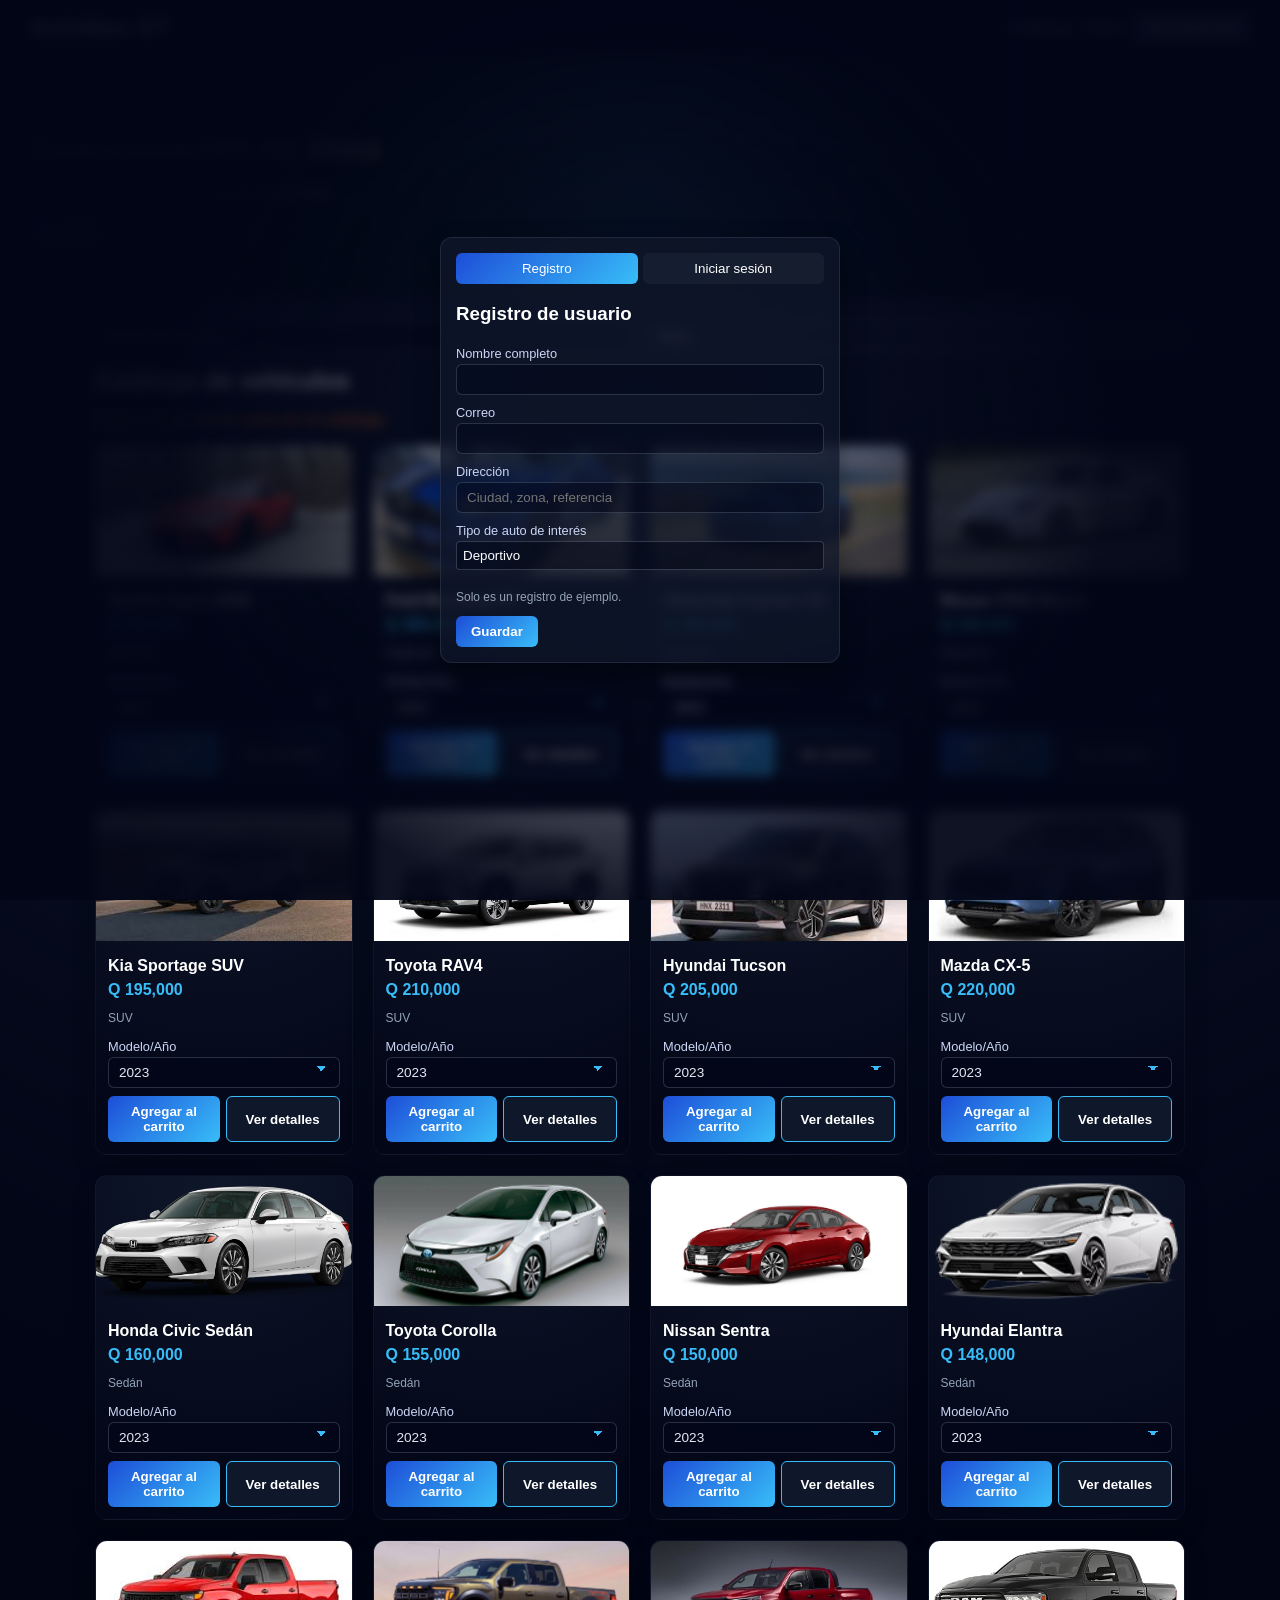
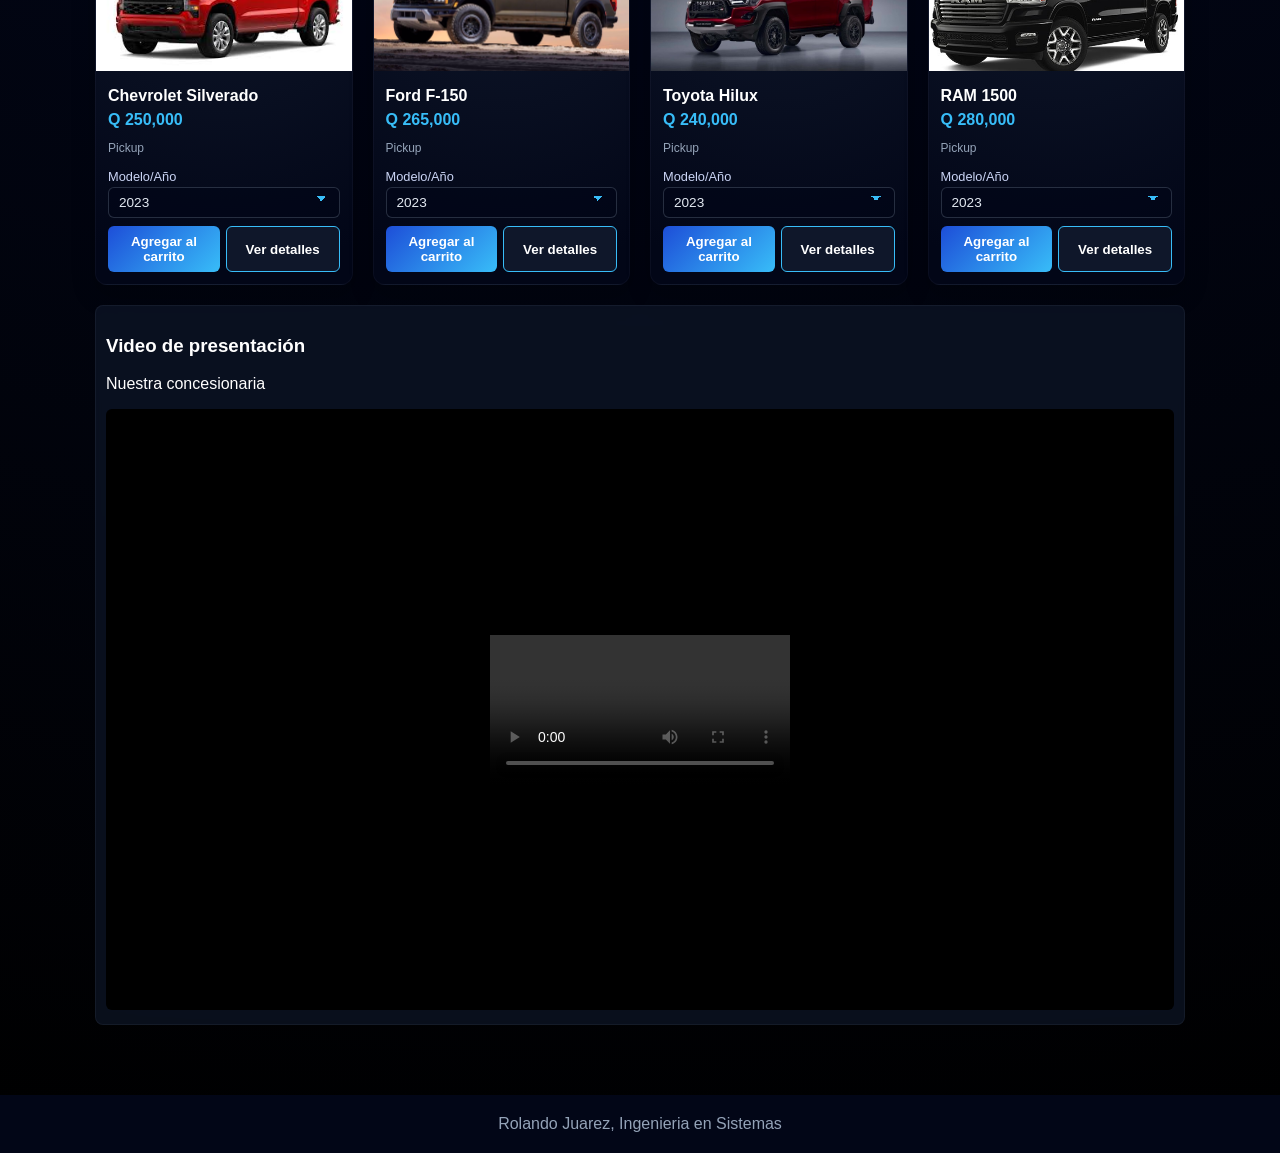
==== index.html @ 837252fa "Add files via upload" ====
<!DOCTYPE html>
<html lang="es">
<head>
    <meta charset="UTF-8">
    <title>AutoMax GT - Venta de carros</title>
    <meta name="viewport" content="width=device-width, initial-scale=1">
    <link rel="stylesheet" href="style.css">
</head>
<body>
<header>
    <h1>AutoMax GT</h1>
    <nav>
        <a href="#catalogo">Catálogo</a>
        <a href="#video">Video</a>
        <button id="btnVerCarrito" class="btn" disabled>Ver carrito (0)</button>
    </nav>
</header>

<section id="inicio" class="hero">
    <div class="hero-content">
        <h2>Concesionario en línea</h2>
        <p>Inicia sesión para ver y comprar vehículos.</p>
        <button class="btn" onclick="abrirOverlay()">Entrar</button>
    </div>
</section>

<div class="contenedor">

    <!-- FILTROS -->
    <div id="filtros" class="filtros">
        <input type="text" id="txtBuscar" placeholder="Buscar por nombre...">
        <select id="selTipo">
            <option value="todos">Todos</option>
            <option value="Deportivo">Deportivo</option>
            <option value="SUV">SUV</option>
            <option value="Sedán">Sedán</option>
            <option value="Pickup">Pickup</option>
        </select>
    </div>

    <!-- CATÁLOGO -->
    <h2 id="catalogo" class="section-title">Catálogo de vehículos</h2>
    <p id="avisoBloqueo" class="msg" style="display:none;">Debes iniciar sesión para ver el catálogo.</p>
    <div class="autos-grid" id="listaAutos">
        <!-- Se llena desde JS -->
    </div>

    <!-- VIDEO -->
    <div id="video" class="video-box">
        <h3>Video de presentación</h3>
        <p>Nuestra concesionaria</p>
        <iframe src="Video/Carros.mp4" allowfullscreen></iframe>
    </div>

</div>

<!-- OVERLAY LOGIN/REGISTRO -->
<div id="overlayAuth">
    <div class="auth-box">
        <div class="tabs">
            <button id="tabRegistro" class="tab active">Registro</button>
            <button id="tabLogin" class="tab">Iniciar sesión</button>
        </div>

        <form id="formRegistro" class="auth-form">
            <h3>Registro de usuario</h3>
            <label>Nombre completo</label>
            <input type="text" id="nombre" required>
            <label>Correo</label>
            <input type="email" id="correo" required>
            <label>Dirección</label>
            <input type="text" id="direccion" placeholder="Ciudad, zona, referencia">
            <label>Tipo de auto de interés</label>
            <select id="preferencia">
                <option>SUV</option>
                <option>Sedán</option>
                <option>Pickup</option>
                <option selected>Deportivo</option>
            </select>
            <p class="note">Solo es un registro de ejemplo.</p>
            <button class="btn" type="submit">Guardar</button>
            <small id="registroMsg" class="msg success"></small>
        </form>

        <form id="formLogin" class="auth-form hidden">
            <h3>Iniciar sesión</h3>
            <label for="user">Usuario</label>
            <input type="text" id="user" placeholder="alumnoy" required>
            <label for="pass">Contraseña</label>
            <input type="password" id="pass" placeholder="2025" required>
            <button class="btn" type="submit">Entrar</button>
            <small id="loginMsg" class="msg"></small>
            <p class="note">Usuario de prueba: <b>alumnoy</b> / <b>2025</b></p>
        </form>
    </div>
</div>

<!-- MODAL DEL CARRITO -->
<div id="modalCarrito">
    <div class="contenido">
        <h3>Detalle de la compra</h3>
        <div id="carritoContenido"></div>

        <h4>Forma de pago</h4>
        <label><input type="radio" name="pago" value="Tarjeta" checked> Tarjeta de crédito/débito</label><br>
        <label><input type="radio" name="pago" value="Transferencia"> Transferencia</label><br>
        <label><input type="radio" name="pago" value="Efectivo"> Efectivo al recibir</label>

        <div id="datosTarjeta" style="margin-top:10px;">
            <label>Número de tarjeta</label>
            <input type="text" id="numTarjeta" placeholder="0000 0000 0000 0000">
            <label>Fecha vencimiento</label>
            <input type="text" id="fechaTarjeta" placeholder="MM/AA">
            <label>CVV</label>
            <input type="text" id="cvvTarjeta" placeholder="123">
        </div>

        <h4 style="margin-top:10px;">¿Requiere factura?</h4>
        <label><input type="checkbox" id="chkFactura"> Sí, deseo factura</label>

        <h4 style="margin-top:10px;">Observaciones</h4>
        <textarea id="txtObs" placeholder="Ej: entregar por la mañana, llamar antes, etc."></textarea>

        <p class="total" id="totalCompra">Total: Q0.00</p>

        <button class="btn" onclick="finalizarCompra()">Finalizar compra</button>
        <button class="btn" onclick="vaciarCarrito()" style="background:#475569;margin-left:5px;">Vaciar carrito</button>
        <button class="btn btn-danger" onclick="cerrarCarrito()">Cerrar</button>

        <p id="mensajeFinal" class="msg success" style="margin-top:10px;"></p>
    </div>
</div>

<!-- MODAL DETALLES DEL VEHÍCULO -->
<div id="modalDetalles" style="display:none;">
    <div class="contenido-detalles">
        <h3 id="detNombre">Detalle del vehículo</h3>
        <div id="detGrid" class="det-grid">
            <!-- se llena desde JS -->
        </div>
        <button class="btn" onclick="cerrarDetalles()">Cerrar</button>
    </div>
</div>

<!-- TOAST -->
<div id="toast"></div>

<footer>
    Rolando Juarez, Ingenieria en Sistemas
</footer>

<script src="app.js"></script>
</body>
</html>
---- style.css ----
/* ====== BASE ====== */
* {
    box-sizing: border-box;
    font-family: "Segoe UI", Arial, sans-serif;
}
body {
    margin: 0;
    background: radial-gradient(circle at top, #0f172a 0%, #020617 50%, #000 100%);
    color: #fff;
}

/* ====== HEADER ====== */
header {
    background: rgba(2,6,23,0.8);
    backdrop-filter: blur(8px);
    border-bottom: 1px solid rgba(255,255,255,0.05);
    display: flex;
    justify-content: space-between;
    align-items: center;
    padding: 12px 30px;
    position: sticky;
    top: 0;
    z-index: 5;
}
header h1 {
    margin: 0;
    font-size: 1.4rem;
    letter-spacing: .03em;
}
nav {
    display: flex;
    gap: 10px;
    align-items: center;
}
nav a {
    color: #e2e8f0;
    text-decoration: none;
    font-weight: 500;
    transition: color .2s;
}
nav a:hover {
    color: #fff;
}

/* ====== HERO ====== */
.hero {
    background: linear-gradient(120deg, rgba(13,148,136,.25), rgba(29,78,216,.25)), url("https://images.pexels.com/photos/210019/pexels-photo-210019.jpeg") center/cover no-repeat;
    height: 240px;
    display: flex;
    align-items: center;
    padding: 30px;
    position: relative;
}
.hero::after{
    content:"";
    position:absolute;
    inset:0;
    background: radial-gradient(circle, rgba(0,0,0,.4) 0%, rgba(0,0,0,.8) 70%);
}
.hero-content{
    position:relative;
    max-width: 520px;
}
.hero h2{
    font-size: 2rem;
    margin-bottom: 8px;
    text-shadow: 0 10px 25px rgba(0,0,0,.7);
}

/* ====== BOTONES ====== */
.btn {
    background: linear-gradient(135deg, #1d4ed8 0%, #38bdf8 100%);
    color: #fff;
    border: none;
    padding: 8px 15px;
    border-radius: 6px;
    cursor: pointer;
    font-weight: 600;
    transition: transform .15s, box-shadow .15s, filter .15s;
}
.btn:hover {
    transform: translateY(-2px);
    box-shadow: 0 8px 20px rgba(30,64,175,.4);
}
.btn:disabled {
    background: #475569;
    cursor: not-allowed;
    box-shadow: none;
    transform: none;
}
.btn-danger {
    background: #ef4444;
    margin-left: 5px;
}

/* ====== CONTENEDOR ====== */
.contenedor {
    padding: 25px 30px 70px;
    max-width: 1150px;
    margin: auto;
}
h2.section-title {
    margin-top: 0;
    margin-bottom: 15px;
}
.msg {
    color:#f97316;
}
.success {
    color:#22c55e;
}

/* ====== FILTROS ====== */
.filtros {
    display: flex;
    gap: 10px;
    margin-bottom: 15px;
}
.filtros input,
.filtros select {
    background: rgba(15,23,42,.6);
    border: 1px solid rgba(148,163,184,.3);
    border-radius: 6px;
    color: #fff;
    padding: 6px 10px;
}
.filtros input:focus,
.filtros select:focus {
    border: 1px solid #38bdf8;
}

/* ====== GRID AUTOS ====== */
.autos-grid {
    display: grid;
    grid-template-columns: repeat(auto-fit, minmax(230px, 1fr));
    gap: 20px;
}
.card-auto {
    background: radial-gradient(circle at top, rgba(15,23,42,1) 0%, rgba(2,6,23,1) 90%);
    border: 1px solid rgba(148,163,184,.05);
    border-radius: 12px;
    overflow: hidden;
    box-shadow: 0 10px 25px rgba(0,0,0,.2);
    transition: transform .15s, box-shadow .15s, border .15s;
}
.card-auto:hover {
    transform: translateY(-4px);
    box-shadow: 0 14px 35px rgba(0,0,0,.35);
    border: 1px solid rgba(56,189,248,.4);
}
.card-auto img {
    width: 100%;
    height: 130px;
    object-fit: cover;
    filter: saturate(1.1);
}
.card-body {
    padding: 12px;
}
.card-body h4 {
    margin: 0;
}
.precio {
    color: #38bdf8;
    font-weight: bold;
    margin: 6px 0;
}

/* ====== VIDEO ====== */
.video-box {
    margin-top: 20px;
    background: rgba(15,23,42,.65);
    backdrop-filter: blur(4px);
    padding: 10px;
    border-radius: 8px;
    border: 1px solid rgba(148,163,184,.08);
}
iframe {
    width: 100%;
    aspect-ratio: 16 / 9;
    border: none;
    border-radius: 6px;
}

/* ====== OVERLAY AUTH ====== */
#overlayAuth {
    position: fixed;
    inset: 0;
    background: radial-gradient(circle, rgba(2,6,23,.2) 0%, rgba(2,6,23,.95) 60%);
    backdrop-filter: blur(6px);
    display: flex;
    align-items: center;
    justify-content: center;
    z-index: 20;
}
.auth-box {
    background: rgba(15,23,42,.8);
    width: min(400px, 95%);
    border-radius: 12px;
    padding: 15px;
    box-shadow: 0 10px 25px rgba(0,0,0,.4);
    border: 1px solid rgba(148,163,184,.15);
}
.tabs {
    display: flex;
    gap: 5px;
    margin-bottom: 10px;
}
.tab {
    flex: 1;
    background: rgba(30,41,59,.5);
    border: none;
    padding: 8px;
    border-radius: 6px;
    color: #fff;
    cursor: pointer;
    text-align: center;
    transition: background .15s;
}
.tab.active {
    background: linear-gradient(135deg, #1d4ed8 0%, #38bdf8 100%);
}
.auth-form {
    display: block;
}
.auth-form.hidden {
    display: none;
}
.auth-form input,
.auth-form select {
    width: 100%;
    padding: 6px;
    border-radius: 4px;
    border: 1px solid rgba(148,163,184,.3);
    background: rgba(2,6,23,.55);
    color: #fff;
    margin-bottom: 8px;
}
.auth-form input:focus,
.auth-form select:focus {
    border: 1px solid #38bdf8;
}
.note {
    font-size: 0.75rem;
    color: #94a3b8;
}

/* ====== CARRITO ====== */
#modalCarrito {
    position: fixed;
    inset: 0;
    background: rgba(0,0,0,.65);
    display: none;
    align-items: center;
    justify-content: center;
    padding: 10px;
    z-index: 30;
}
#modalCarrito .contenido {
    background: rgba(15,23,42,.9);
    padding: 15px;
    border-radius: 10px;
    width: min(500px, 100%);
    max-height: 90vh;
    overflow-y: auto;
    border: 1px solid rgba(148,163,184,.12);
}
table {
    width: 100%;
    border-collapse: collapse;
    margin-bottom: 10px;
}
th, td {
    border-bottom: 1px solid rgba(148,163,184,.05);
    padding: 5px;
    text-align: left;
}
.total {
    text-align: right;
    font-size: 1.3rem;
    margin-top: 10px;
}

/* ====== TOAST ====== */
#toast {
    position: fixed;
    bottom: 20px;
    right: 20px;
    background: linear-gradient(135deg, #1d4ed8 0%, #38bdf8 100%);
    color: #fff;
    padding: 10px 15px;
    border-radius: 6px;
    display: none;
    z-index: 50;
    box-shadow: 0 10px 25px rgba(0,0,0,.2);
}

/* ====== FOOTER ====== */
footer {
    text-align: center;
    padding: 20px;
    background: #020617;
    color: #94a3b8;
}

/* ====== CONTROLES MEJORADOS ====== */
input[type="text"],
input[type="email"],
input[type="password"],
select,
textarea {
    background: rgba(2,6,23,.45);
    border: 1px solid rgba(148,163,184,.25);
    border-radius: 6px;
    color: #e2e8f0;
    padding: 7px 10px;
    outline: none;
    transition: border .15s, box-shadow .15s, background .15s;
    width: 100%;
}
input[type="text"]:focus,
input[type="email"]:focus,
input[type="password"]:focus,
select:focus,
textarea:focus {
    border: 1px solid #38bdf8;
    box-shadow: 0 0 0 3px rgba(56,189,248,.15);
    background: rgba(15,23,42,.8);
}
select {
    appearance: none;
    -moz-appearance: none;
    -webkit-appearance: none;
    background-image:
        linear-gradient(45deg, transparent 50%, #38bdf8 50%),
        linear-gradient(135deg, #38bdf8 50%, transparent 50%);
    background-position:
        calc(100% - 18px) calc(50% - 4px),
        calc(100% - 13px) calc(50% - 4px);
    background-size: 5px 5px, 5px 5px;
    background-repeat: no-repeat;
    padding-right: 32px;
    cursor: pointer;
}
.card-body select {
    font-size: .85rem;
}
textarea {
    min-height: 75px;
    resize: vertical;
    line-height: 1.4;
}
label {
    font-size: .8rem;
    color: #cbd5f5;
    margin-bottom: 3px;
    display: inline-block;
}

/* ====== MODAL DETALLES ====== */
#modalDetalles {
    position: fixed;
    inset: 0;
    background: rgba(0,0,0,.75);
    display: none;
    align-items: center;
    justify-content: center;
    z-index: 40;
    padding: 10px;
}
.contenido-detalles {
    background: rgba(15,23,42,.95);
    border: 1px solid rgba(148,163,184,.12);
    border-radius: 10px;
    max-width: 650px;
    width: 100%;
    max-height: 90vh;
    overflow-y: auto;
    padding: 15px;
}
.det-grid {
    display: grid;
    grid-template-columns: repeat(auto-fit, minmax(180px, 1fr));
    gap: 12px;
    margin-bottom: 12px;
}
.det-item {
    border-bottom: 1px solid rgba(148,163,184,.08);
    padding-bottom: 6px;
}
.det-label {
    font-size: .7rem;
    color: #94a3b8;
    display: block;
}
.det-value {
    font-weight: 600;
    margin-top: 2px;
}

/* =========================================================
   RESPONSIVE
   ========================================================= */
@media (max-width: 900px) {
    header {
        padding: 12px 15px;
    }
    .contenedor {
        padding: 20px 15px 60px;
    }
}
@media (max-width: 700px) {
    header {
        flex-direction: column;
        align-items: flex-start;
        gap: 10px;
    }
    nav {
        flex-wrap: wrap;
        gap: 8px;
    }
    .hero {
        height: 200px;
        padding: 20px 15px;
    }
    .hero h2 {
        font-size: 1.6rem;
    }
    .filtros {
        flex-direction: column;
        align-items: stretch;
    }
    .filtros input,
    .filtros select {
        width: 100%;
    }
    .autos-grid {
        grid-template-columns: 1fr;
    }
    #modalCarrito .contenido,
    .contenido-detalles {
        width: 95%;
    }
}
@media (max-width: 450px) {
    header h1 {
        font-size: 1.1rem;
    }
    .btn {
        width: 100%;
        text-align: center;
    }
    .auth-box {
        padding: 12px 10px;
    }
    .auth-form input,
    .auth-form select {
        font-size: .9rem;
    }
    .hero h2 {
        font-size: 1.4rem;
    }
}
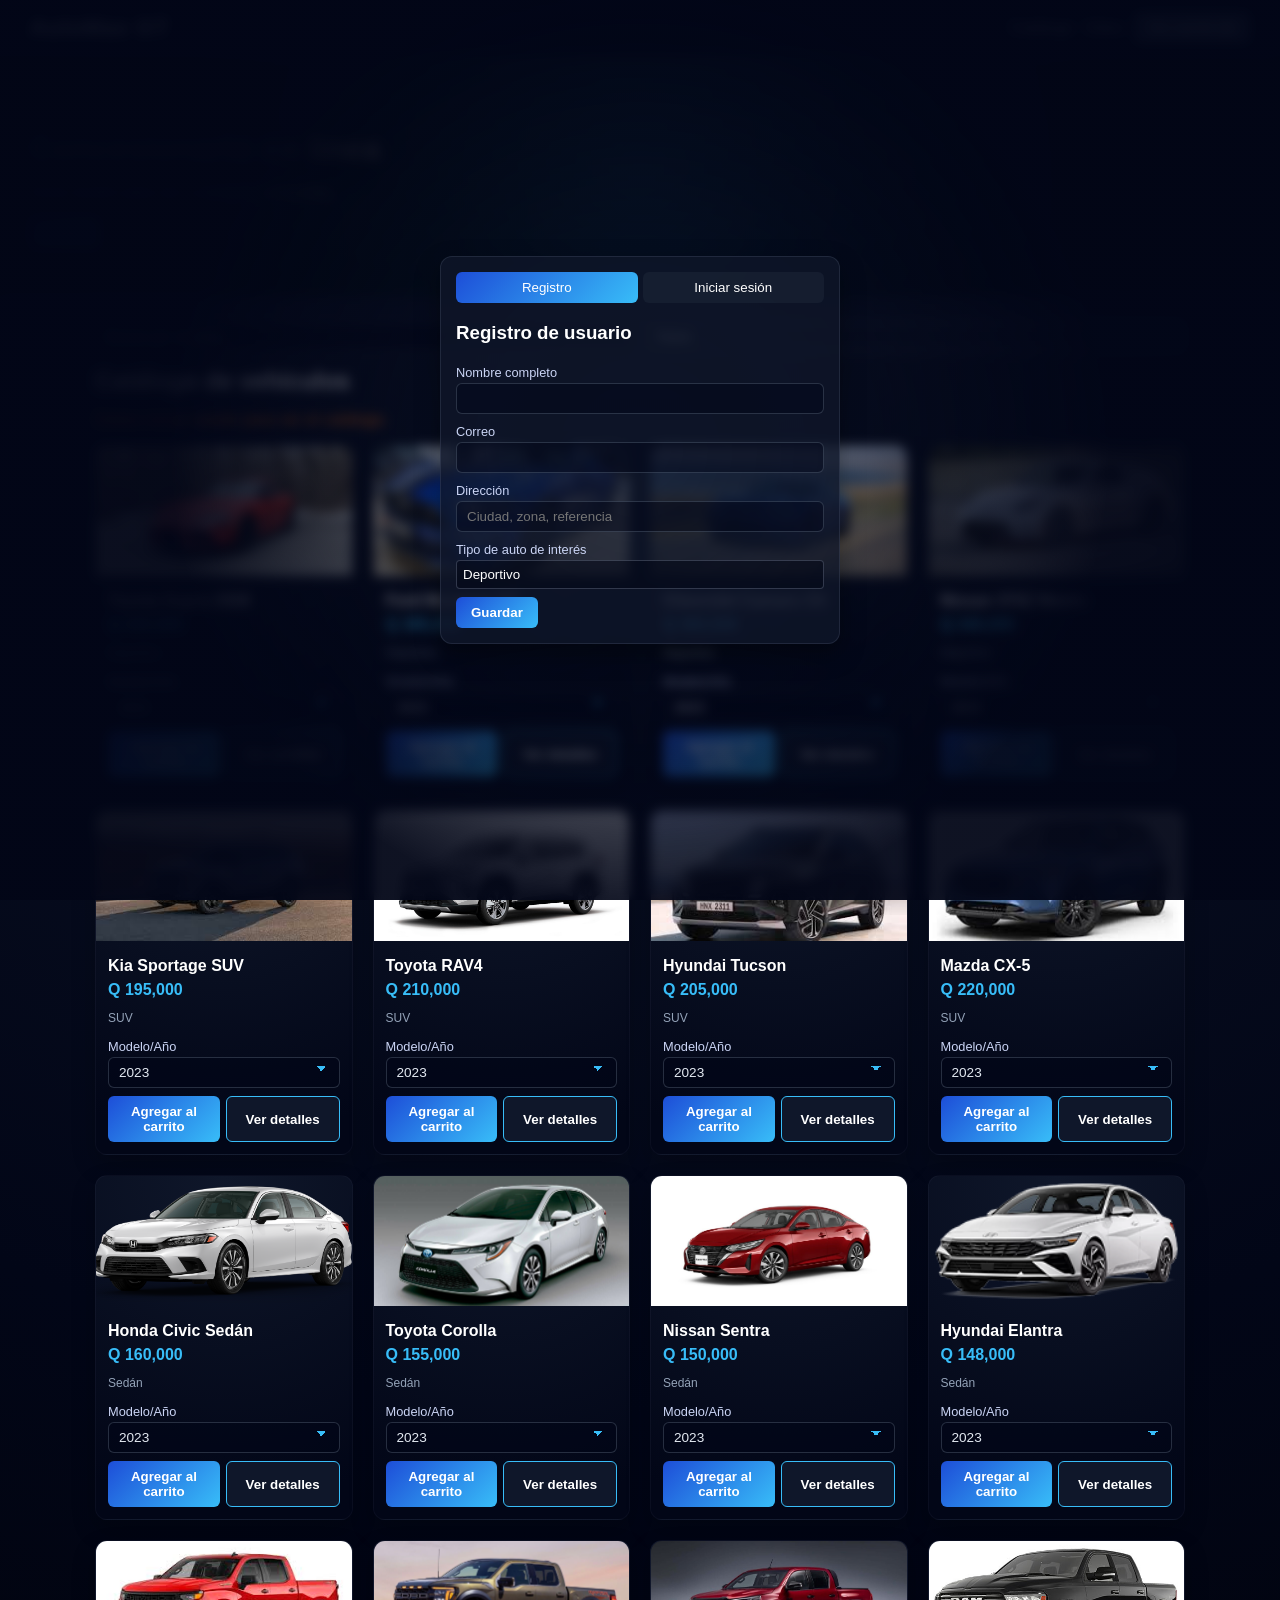
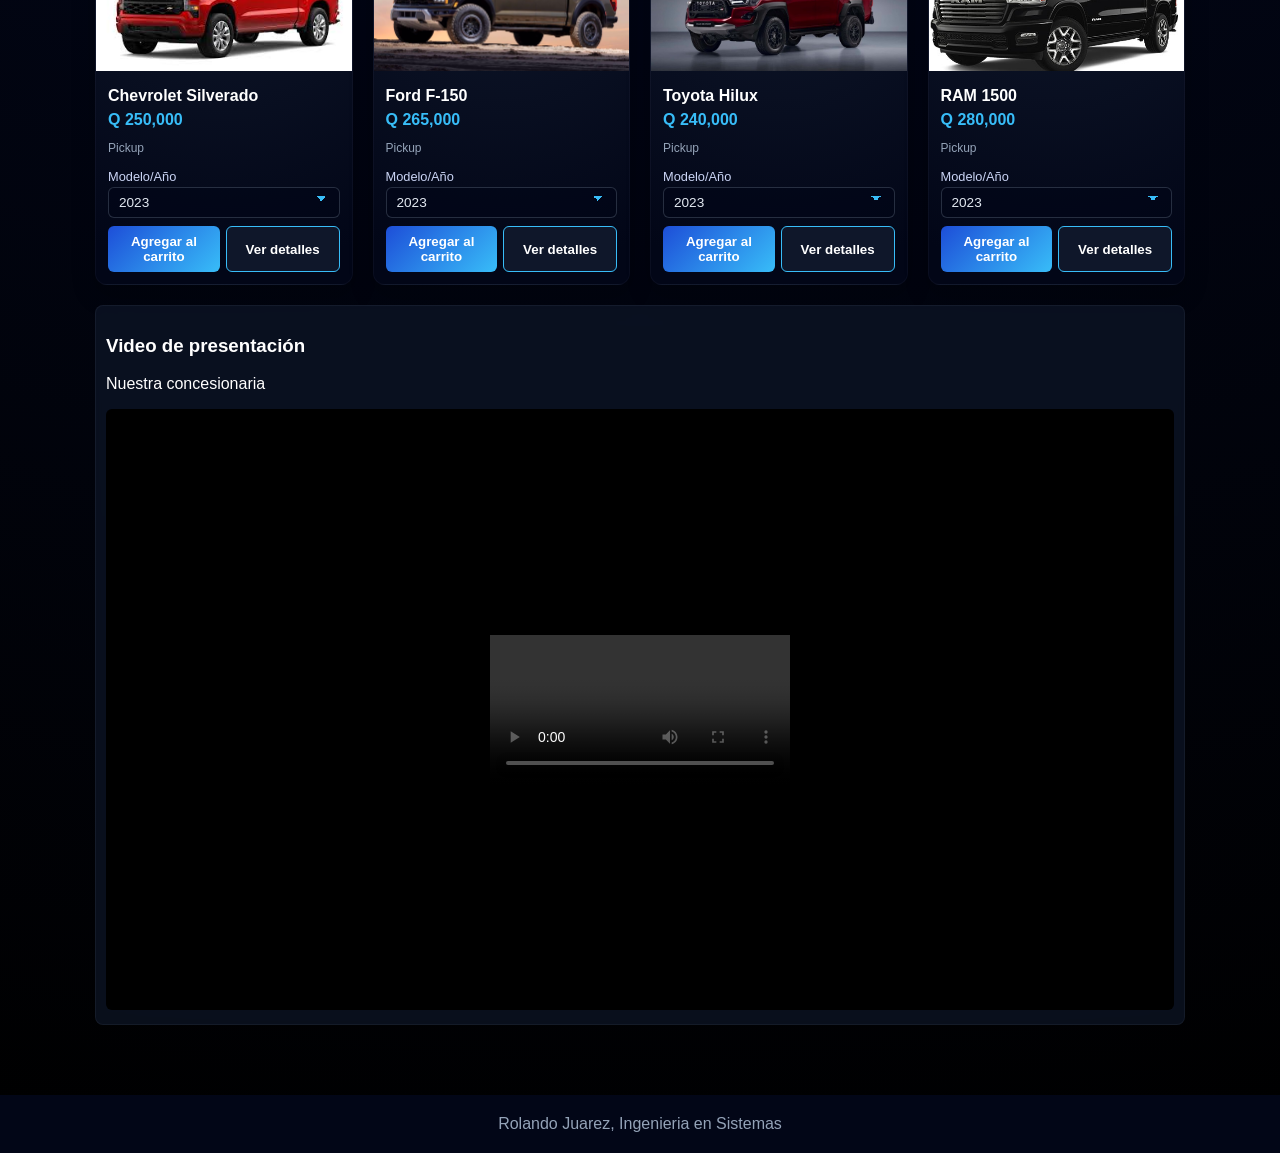
==== commit c7e55328: "Update index.html" ====
--- a/index.html
+++ b/index.html
@@ -77,7 +77,6 @@
                 <option>Pickup</option>
                 <option selected>Deportivo</option>
             </select>
-            <p class="note">Solo es un registro de ejemplo.</p>
             <button class="btn" type="submit">Guardar</button>
             <small id="registroMsg" class="msg success"></small>
         </form>
@@ -85,12 +84,12 @@
         <form id="formLogin" class="auth-form hidden">
             <h3>Iniciar sesión</h3>
             <label for="user">Usuario</label>
-            <input type="text" id="user" placeholder="alumnoy" required>
+            <input type="text" id="user" placeholder="alumno" required>
             <label for="pass">Contraseña</label>
             <input type="password" id="pass" placeholder="2025" required>
             <button class="btn" type="submit">Entrar</button>
             <small id="loginMsg" class="msg"></small>
-            <p class="note">Usuario de prueba: <b>alumnoy</b> / <b>2025</b></p>
+            <p class="note">Usuario de prueba: <b>alumno</b> / <b>2025</b></p>
         </form>
     </div>
 </div>
@@ -151,4 +150,6 @@
 
 <script src="app.js"></script>
 </body>
-</html>+
+</html>
+
